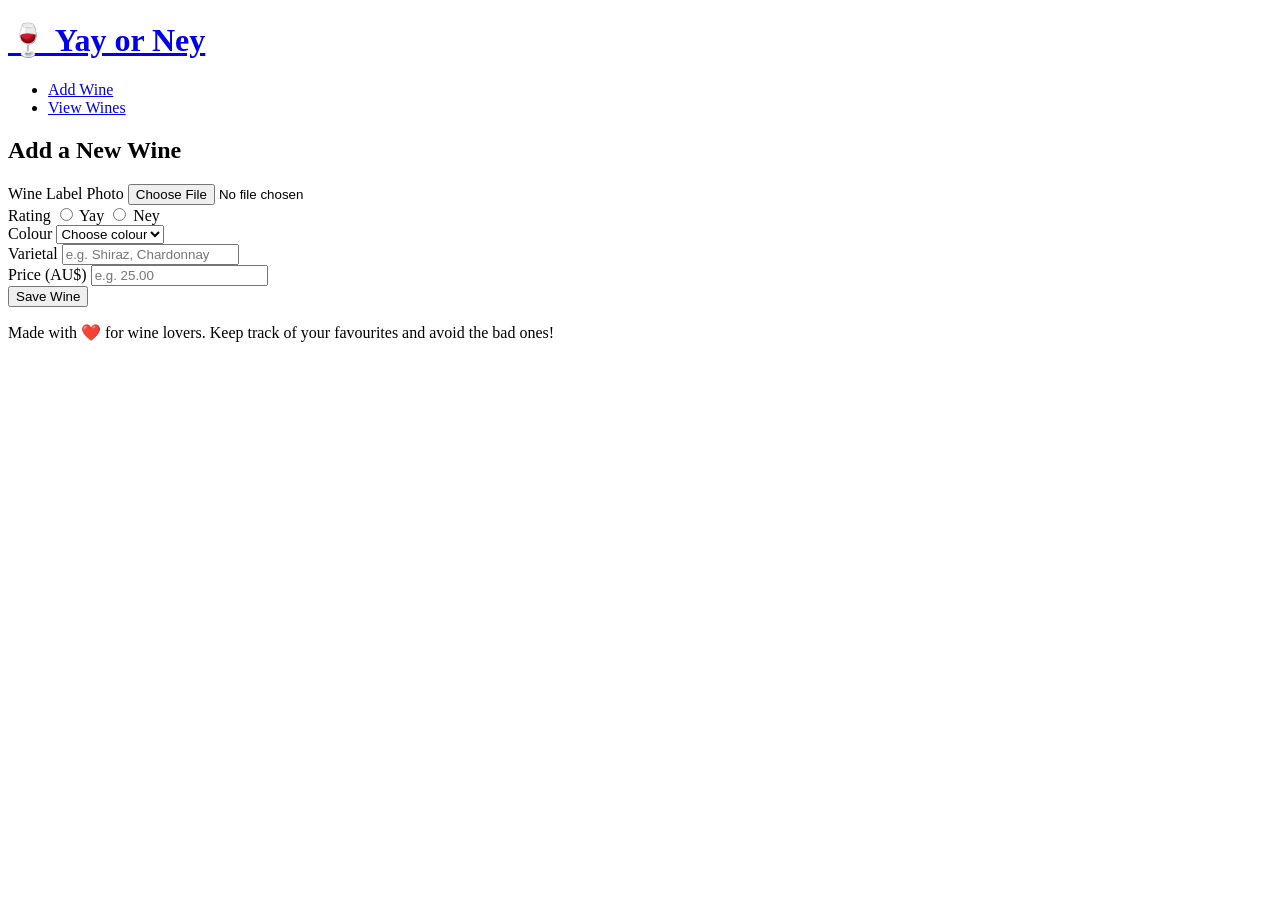
==== index.html @ 793cdbf1 "Add files via upload" ====
<!DOCTYPE html>
<html lang="en">
  <head>
    <meta charset="UTF-8" />
    <meta name="viewport" content="width=device-width, initial-scale=1.0" />
    <title>Yay or Ney • Wine Tasting Log</title>
    <!-- Google Fonts: playful heading and modern body -->
    <link
      href="https://fonts.googleapis.com/css2?family=Fredoka+One&family=Poppins:wght@300;400;500;600&display=swap"
      rel="stylesheet"
    />
    <!-- Custom styles -->
    <link rel="stylesheet" href="css/styles.css" />
  </head>
  <body>
    <header>
      <h1><a href="index.html">🍷 Yay or Ney</a></h1>
      <nav>
        <ul>
          <li><a href="index.html">Add Wine</a></li>
          <li><a href="list.html">View Wines</a></li>
        </ul>
      </nav>
    </header>
    <main>
      <section class="form-section">
        <h2>Add a New Wine</h2>
        <form id="wineForm" class="wine-form">
          <div class="form-group">
            <label for="image">Wine Label Photo</label>
            <input
              type="file"
              id="image"
              name="image"
              accept="image/*"
              required
            />
          </div>
          <div class="form-group radio-group">
            <span class="label">Rating</span>
            <label>
              <input
                type="radio"
                name="label"
                value="Yay"
                required
              />
              <span class="radio-label yay">Yay</span>
            </label>
            <label>
              <input type="radio" name="label" value="Ney" />
              <span class="radio-label ney">Ney</span>
            </label>
          </div>
          <div class="form-group">
            <label for="color">Colour</label>
            <select id="color" name="color" required>
              <option value="" disabled selected>Choose colour</option>
              <option value="Red">Red</option>
              <option value="White">White</option>
              <option value="Rosé">Rosé</option>
              <option value="Sparkling">Sparkling</option>
              <option value="Other">Other</option>
            </select>
          </div>
          <div class="form-group">
            <label for="varietal">Varietal</label>
            <input
              type="text"
              id="varietal"
              name="varietal"
              placeholder="e.g. Shiraz, Chardonnay"
              required
            />
          </div>
          <div class="form-group">
            <label for="price">Price (AU$)</label>
            <input
              type="number"
              id="price"
              name="price"
              min="0"
              step="0.01"
              placeholder="e.g. 25.00"
            />
          </div>
          <button type="submit" class="submit-btn">Save Wine</button>
        </form>
      </section>
    </main>
    <footer>
      <p>
        Made with ❤️ for wine lovers. Keep track of your favourites and avoid
        the bad ones!
      </p>
    </footer>
    <script src="js/script.js"></script>
  </body>
</html>
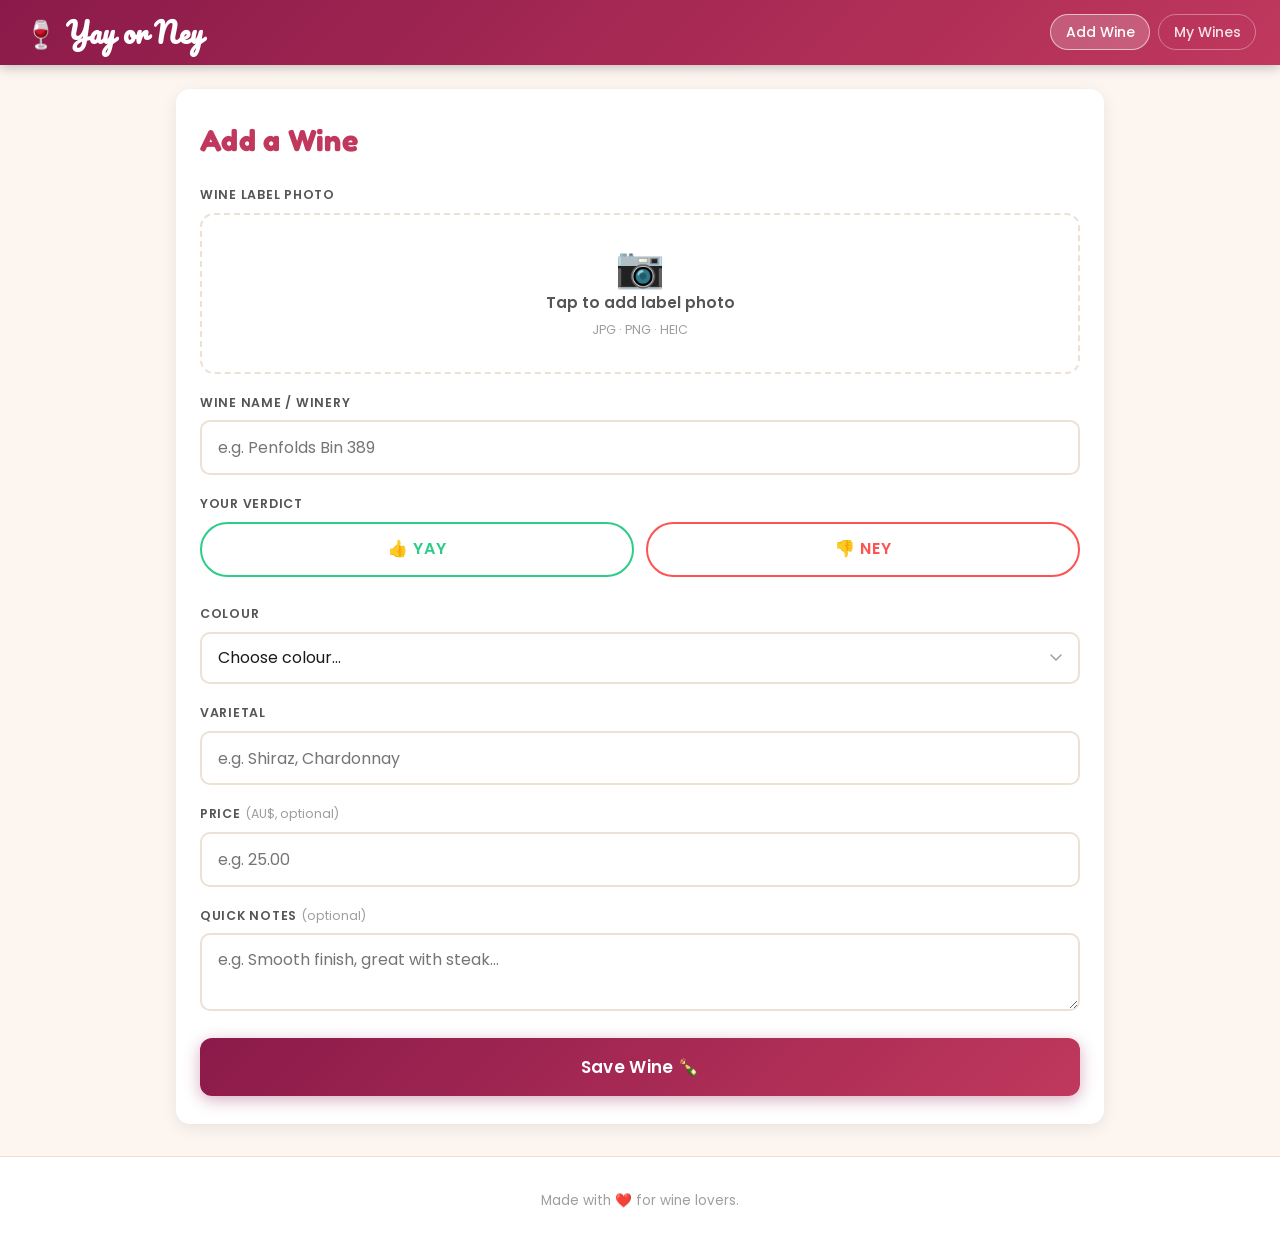
==== commit 95be8662: "Add files via upload" ====
--- a/index.html
+++ b/index.html
@@ -3,66 +3,86 @@
   <head>
     <meta charset="UTF-8" />
     <meta name="viewport" content="width=device-width, initial-scale=1.0" />
-    <title>Yay or Ney • Wine Tasting Log</title>
-    <!-- Google Fonts: playful heading and modern body -->
+    <meta name="theme-color" content="#8B1A4A" />
+    <title>Yay or Ney • Add Wine</title>
     <link
-      href="https://fonts.googleapis.com/css2?family=Fredoka+One&family=Poppins:wght@300;400;500;600&display=swap"
+      href="https://fonts.googleapis.com/css2?family=Fredoka+One&family=Pacifico&family=Poppins:wght@300;400;500;600&display=swap"
       rel="stylesheet"
     />
-    <!-- Custom styles -->
     <link rel="stylesheet" href="css/styles.css" />
   </head>
   <body>
     <header>
       <h1><a href="index.html">🍷 Yay or Ney</a></h1>
-      <nav>
-        <ul>
-          <li><a href="index.html">Add Wine</a></li>
-          <li><a href="list.html">View Wines</a></li>
-        </ul>
+      <nav class="header-nav">
+        <a href="index.html" class="nav-link active-link">Add Wine</a>
+        <a href="list.html" class="nav-link">My Wines</a>
       </nav>
     </header>
+
     <main>
       <section class="form-section">
-        <h2>Add a New Wine</h2>
+        <h2>Add a Wine</h2>
         <form id="wineForm" class="wine-form">
+
+          <!-- Photo upload with live preview -->
           <div class="form-group">
-            <label for="image">Wine Label Photo</label>
+            <label>Wine Label Photo</label>
+            <div class="file-drop-zone" id="fileDropZone">
+              <div class="file-placeholder">
+                <span class="drop-icon">📷</span>
+                <span class="drop-text">Tap to add label photo</span>
+                <span class="drop-hint">JPG · PNG · HEIC</span>
+              </div>
+              <div class="file-preview-wrap" id="filePreviewWrap">
+                <img id="previewImg" src="" alt="Label preview" />
+                <div class="change-photo-overlay">Tap to change photo</div>
+              </div>
+              <input type="file" id="image" name="image" accept="image/*" required />
+            </div>
+          </div>
+
+          <!-- Wine name -->
+          <div class="form-group">
+            <label for="wineName">Wine Name / Winery</label>
             <input
-              type="file"
-              id="image"
-              name="image"
-              accept="image/*"
+              type="text"
+              id="wineName"
+              name="wineName"
+              placeholder="e.g. Penfolds Bin 389"
               required
             />
           </div>
-          <div class="form-group radio-group">
-            <span class="label">Rating</span>
-            <label>
-              <input
-                type="radio"
-                name="label"
-                value="Yay"
-                required
-              />
-              <span class="radio-label yay">Yay</span>
-            </label>
-            <label>
-              <input type="radio" name="label" value="Ney" />
-              <span class="radio-label ney">Ney</span>
-            </label>
+
+          <!-- Yay / Ney rating as pill toggle -->
+          <div class="form-group">
+            <label>Your Verdict</label>
+            <div class="rating-toggle">
+              <label class="rating-option">
+                <input type="radio" id="ratingYay" name="label" value="Yay" required />
+                <span class="rating-pill yay-pill">👍 Yay</span>
+              </label>
+              <label class="rating-option">
+                <input type="radio" id="ratingNey" name="label" value="Ney" />
+                <span class="rating-pill ney-pill">👎 Ney</span>
+              </label>
+            </div>
           </div>
+
+          <!-- Colour -->
           <div class="form-group">
             <label for="color">Colour</label>
             <select id="color" name="color" required>
-              <option value="" disabled selected>Choose colour</option>
-              <option value="Red">Red</option>
-              <option value="White">White</option>
-              <option value="Rosé">Rosé</option>
-              <option value="Sparkling">Sparkling</option>
-              <option value="Other">Other</option>
+              <option value="" disabled selected>Choose colour…</option>
+              <option value="Red">🔴 Red</option>
+              <option value="White">⚪ White</option>
+              <option value="Rosé">🌸 Rosé</option>
+              <option value="Sparkling">✨ Sparkling</option>
+              <option value="Other">🍷 Other</option>
             </select>
           </div>
+
+          <!-- Varietal -->
           <div class="form-group">
             <label for="varietal">Varietal</label>
             <input
@@ -73,8 +93,10 @@
               required
             />
           </div>
+
+          <!-- Price -->
           <div class="form-group">
-            <label for="price">Price (AU$)</label>
+            <label for="price">Price <span class="optional">(AU$, optional)</span></label>
             <input
               type="number"
               id="price"
@@ -84,16 +106,39 @@
               placeholder="e.g. 25.00"
             />
           </div>
-          <button type="submit" class="submit-btn">Save Wine</button>
+
+          <!-- Notes -->
+          <div class="form-group">
+            <label for="notes">Quick Notes <span class="optional">(optional)</span></label>
+            <textarea
+              id="notes"
+              name="notes"
+              rows="2"
+              placeholder="e.g. Smooth finish, great with steak…"
+            ></textarea>
+          </div>
+
+          <button type="submit" class="submit-btn">Save Wine 🍾</button>
         </form>
       </section>
     </main>
+
     <footer>
-      <p>
-        Made with ❤️ for wine lovers. Keep track of your favourites and avoid
-        the bad ones!
-      </p>
+      <p>Made with ❤️ for wine lovers.</p>
     </footer>
+
+    <!-- Mobile bottom navigation -->
+    <nav class="bottom-nav" aria-label="App navigation">
+      <a href="index.html" class="bottom-nav-item" data-page="index.html">
+        <span class="bnav-icon">➕</span>
+        <span class="bnav-label">Add Wine</span>
+      </a>
+      <a href="list.html" class="bottom-nav-item" data-page="list.html">
+        <span class="bnav-icon">🍷</span>
+        <span class="bnav-label">My Wines</span>
+      </a>
+    </nav>
+
     <script src="js/script.js"></script>
   </body>
-</html>+</html>
--- a/css/styles.css
+++ b/css/styles.css
@@ -0,0 +1,742 @@
+/* ============================================================
+   Yay or Ney — styles.css
+   Mobile-first, wine-inspired design
+   ============================================================ */
+
+/* ── Custom properties ─────────────────────────────────────── */
+:root {
+  --wine:      #8B1A4A;
+  --rose:      #C0385D;
+  --yay:       #2ECC89;
+  --ney:       #FF5252;
+  --bg:        #FDF5F0;
+  --surface:   #FFFFFF;
+  --muted:     #9E9E9E;
+  --border:    #EDE0D4;
+  --text:      #1A1A1A;
+  --text-sec:  #555555;
+  --radius:    14px;
+  --shadow-sm: 0 2px 8px rgba(0,0,0,0.06);
+  --shadow:    0 4px 16px rgba(0,0,0,0.08);
+  --shadow-lg: 0 8px 32px rgba(0,0,0,0.14);
+}
+
+/* ── Reset & base ──────────────────────────────────────────── */
+*, *::before, *::after { box-sizing: border-box; }
+
+body {
+  margin: 0;
+  padding: 0;
+  font-family: 'Poppins', sans-serif;
+  background-color: var(--bg);
+  color: var(--text);
+  line-height: 1.5;
+  -webkit-font-smoothing: antialiased;
+}
+
+/* ── Header ────────────────────────────────────────────────── */
+header {
+  display: flex;
+  align-items: center;
+  justify-content: space-between;
+  background: linear-gradient(135deg, var(--wine) 0%, var(--rose) 100%);
+  padding: 0.9rem 1.5rem;
+  color: #fff;
+  box-shadow: 0 2px 12px rgba(0,0,0,0.25);
+  position: sticky;
+  top: 0;
+  z-index: 50;
+}
+
+header h1 {
+  margin: 0;
+  font-family: 'Pacifico', cursive;
+  font-size: 1.7rem;
+  line-height: 1;
+  letter-spacing: 0.01em;
+}
+
+header h1 a {
+  color: #fff;
+  text-decoration: none;
+}
+
+.header-nav {
+  display: flex;
+  gap: 0.5rem;
+}
+
+.nav-link {
+  color: rgba(255,255,255,0.85);
+  text-decoration: none;
+  font-size: 0.875rem;
+  font-weight: 500;
+  padding: 0.4rem 0.9rem;
+  border-radius: 50px;
+  border: 1.5px solid rgba(255,255,255,0.35);
+  transition: background 0.15s, color 0.15s;
+}
+
+.nav-link:hover,
+.nav-link.active-link {
+  background: rgba(255,255,255,0.2);
+  color: #fff;
+  border-color: rgba(255,255,255,0.6);
+}
+
+/* ── Main content ──────────────────────────────────────────── */
+main {
+  max-width: 960px;
+  margin: 0 auto;
+  padding: 1.5rem 1rem 2rem;
+}
+
+/* ── Footer ────────────────────────────────────────────────── */
+footer {
+  text-align: center;
+  padding: 1.25rem;
+  background: var(--surface);
+  border-top: 1px solid var(--border);
+  color: var(--muted);
+  font-size: 0.85rem;
+}
+
+/* ── Bottom navigation (mobile only) ──────────────────────── */
+.bottom-nav {
+  display: none;
+  position: fixed;
+  bottom: 0;
+  left: 0;
+  right: 0;
+  background: var(--surface);
+  box-shadow: 0 -2px 16px rgba(0,0,0,0.1);
+  z-index: 100;
+  border-top: 1px solid var(--border);
+}
+
+.bottom-nav-item {
+  flex: 1;
+  display: flex;
+  flex-direction: column;
+  align-items: center;
+  justify-content: center;
+  padding: 0.6rem 0.5rem 0.55rem;
+  text-decoration: none;
+  color: var(--muted);
+  font-size: 0.68rem;
+  font-weight: 500;
+  gap: 0.1rem;
+  transition: color 0.15s;
+}
+
+.bottom-nav-item.active {
+  color: var(--rose);
+}
+
+.bnav-icon {
+  font-size: 1.4rem;
+  line-height: 1;
+}
+
+/* ── Form section ──────────────────────────────────────────── */
+.form-section {
+  background: var(--surface);
+  border-radius: var(--radius);
+  padding: 1.75rem 1.5rem;
+  box-shadow: var(--shadow);
+}
+
+.form-section h2 {
+  margin: 0 0 1.5rem;
+  font-family: 'Fredoka One', cursive;
+  font-size: 1.9rem;
+  color: var(--rose);
+  letter-spacing: 0.01em;
+}
+
+.form-group {
+  margin-bottom: 1.25rem;
+}
+
+.form-group label {
+  display: block;
+  font-size: 0.78rem;
+  font-weight: 600;
+  color: var(--text-sec);
+  margin-bottom: 0.5rem;
+  text-transform: uppercase;
+  letter-spacing: 0.06em;
+}
+
+.optional {
+  font-weight: 400;
+  text-transform: none;
+  color: var(--muted);
+  font-size: 0.78rem;
+  letter-spacing: 0;
+}
+
+/* ── Text inputs, selects, textarea ────────────────────────── */
+.wine-form input[type="text"],
+.wine-form input[type="number"],
+.wine-form select,
+.wine-form textarea {
+  width: 100%;
+  padding: 0.8rem 1rem;
+  border: 2px solid var(--border);
+  border-radius: 10px;
+  font-family: inherit;
+  font-size: 1rem;
+  color: var(--text);
+  background: var(--surface);
+  transition: border-color 0.15s, box-shadow 0.15s;
+  -webkit-appearance: none;
+  appearance: none;
+}
+
+.wine-form input[type="text"]:focus,
+.wine-form input[type="number"]:focus,
+.wine-form select:focus,
+.wine-form textarea:focus {
+  outline: none;
+  border-color: var(--rose);
+  box-shadow: 0 0 0 3px rgba(192,56,93,0.12);
+}
+
+.wine-form textarea {
+  resize: vertical;
+  min-height: 72px;
+  line-height: 1.5;
+}
+
+.wine-form select {
+  background-image: url("data:image/svg+xml,%3Csvg xmlns='http://www.w3.org/2000/svg' width='12' height='8' viewBox='0 0 12 8'%3E%3Cpath d='M1 1l5 5 5-5' stroke='%239E9E9E' stroke-width='1.5' fill='none' stroke-linecap='round' stroke-linejoin='round'/%3E%3C/svg%3E");
+  background-repeat: no-repeat;
+  background-position: right 1rem center;
+  padding-right: 2.5rem;
+  cursor: pointer;
+}
+
+/* ── File drop zone ─────────────────────────────────────────── */
+.file-drop-zone {
+  position: relative;
+  border: 2px dashed var(--border);
+  border-radius: var(--radius);
+  background: var(--surface);
+  cursor: pointer;
+  overflow: hidden;
+  min-height: 148px;
+  display: flex;
+  align-items: center;
+  justify-content: center;
+  transition: border-color 0.2s, background-color 0.2s;
+}
+
+.file-drop-zone:hover {
+  border-color: var(--rose);
+  background: #FFF5F8;
+}
+
+.file-drop-zone input[type="file"] {
+  position: absolute;
+  inset: 0;
+  opacity: 0;
+  cursor: pointer;
+  width: 100%;
+  height: 100%;
+  z-index: 2;
+}
+
+.file-placeholder {
+  display: flex;
+  flex-direction: column;
+  align-items: center;
+  gap: 0.35rem;
+  padding: 2rem 1rem;
+  pointer-events: none;
+  text-align: center;
+}
+
+.drop-icon {
+  font-size: 2.5rem;
+  line-height: 1;
+}
+
+.drop-text {
+  font-weight: 600;
+  color: var(--text-sec);
+  font-size: 0.95rem;
+}
+
+.drop-hint {
+  font-size: 0.78rem;
+  color: var(--muted);
+}
+
+.file-preview-wrap {
+  display: none;
+  flex-direction: column;
+  width: 100%;
+  pointer-events: none;
+  position: relative;
+}
+
+.file-preview-wrap img {
+  width: 100%;
+  max-height: 260px;
+  object-fit: cover;
+  display: block;
+}
+
+.change-photo-overlay {
+  position: absolute;
+  bottom: 0;
+  left: 0;
+  right: 0;
+  background: linear-gradient(transparent, rgba(0,0,0,0.58));
+  color: #fff;
+  text-align: center;
+  padding: 1.5rem 0.5rem 0.7rem;
+  font-size: 0.82rem;
+  font-weight: 600;
+  letter-spacing: 0.03em;
+}
+
+.file-drop-zone.has-image .file-placeholder  { display: none; }
+.file-drop-zone.has-image .file-preview-wrap { display: flex; }
+
+/* ── Rating toggle pills ────────────────────────────────────── */
+.rating-toggle {
+  display: flex;
+  gap: 0.75rem;
+}
+
+.rating-option {
+  flex: 1;
+  cursor: pointer;
+  display: block;
+}
+
+.rating-option input[type="radio"] {
+  position: absolute;
+  opacity: 0;
+  width: 0;
+  height: 0;
+}
+
+.rating-pill {
+  display: flex;
+  align-items: center;
+  justify-content: center;
+  gap: 0.4rem;
+  padding: 0.85rem 1rem;
+  border-radius: 50px;
+  border: 2px solid var(--border);
+  font-size: 1rem;
+  font-weight: 600;
+  font-family: 'Poppins', sans-serif;
+  cursor: pointer;
+  transition: all 0.15s ease;
+  background: var(--surface);
+  user-select: none;
+  width: 100%;
+}
+
+.yay-pill { color: var(--yay); border-color: var(--yay); }
+.ney-pill { color: var(--ney); border-color: var(--ney); }
+
+.rating-option input[type="radio"]:checked + .yay-pill {
+  background: var(--yay);
+  color: #fff;
+  border-color: var(--yay);
+  box-shadow: 0 4px 14px rgba(46,204,137,0.4);
+  transform: scale(1.02);
+}
+
+.rating-option input[type="radio"]:checked + .ney-pill {
+  background: var(--ney);
+  color: #fff;
+  border-color: var(--ney);
+  box-shadow: 0 4px 14px rgba(255,82,82,0.4);
+  transform: scale(1.02);
+}
+
+/* ── Submit button ──────────────────────────────────────────── */
+.submit-btn {
+  display: block;
+  width: 100%;
+  background: linear-gradient(135deg, var(--wine) 0%, var(--rose) 100%);
+  color: #fff;
+  border: none;
+  padding: 1rem;
+  border-radius: 12px;
+  font-family: 'Poppins', sans-serif;
+  font-size: 1.05rem;
+  font-weight: 600;
+  cursor: pointer;
+  transition: opacity 0.2s, transform 0.1s;
+  box-shadow: 0 4px 16px rgba(139,26,74,0.35);
+  margin-top: 0.5rem;
+  letter-spacing: 0.02em;
+}
+
+.submit-btn:hover  { opacity: 0.9; transform: translateY(-1px); }
+.submit-btn:active { transform: translateY(0); opacity: 1; }
+
+/* ── List section ──────────────────────────────────────────── */
+.list-section {
+  background: var(--surface);
+  border-radius: var(--radius);
+  padding: 1.75rem 1.5rem;
+  box-shadow: var(--shadow);
+}
+
+.list-section h2 {
+  margin: 0 0 1.25rem;
+  font-family: 'Fredoka One', cursive;
+  font-size: 1.9rem;
+  color: var(--rose);
+  letter-spacing: 0.01em;
+}
+
+/* ── Stats bar ──────────────────────────────────────────────── */
+.stats-bar {
+  display: flex;
+  gap: 0.65rem;
+  margin-bottom: 1.25rem;
+  flex-wrap: wrap;
+}
+
+.stat-chip {
+  display: flex;
+  align-items: center;
+  gap: 0.35rem;
+  background: var(--bg);
+  border-radius: 50px;
+  padding: 0.45rem 1rem;
+  border: 1.5px solid var(--border);
+  box-shadow: var(--shadow-sm);
+}
+
+.stat-num {
+  font-family: 'Fredoka One', cursive;
+  font-size: 1.15rem;
+  line-height: 1;
+}
+
+.stat-lbl {
+  font-size: 0.8rem;
+  color: var(--text-sec);
+  font-weight: 500;
+}
+
+.total-chip .stat-num { color: var(--wine); }
+.yay-chip   .stat-num { color: var(--yay);  }
+.ney-chip   .stat-num { color: var(--ney);  }
+
+/* ── Filter toggle button ───────────────────────────────────── */
+.filter-toggle-btn {
+  display: flex;
+  align-items: center;
+  justify-content: space-between;
+  width: 100%;
+  background: var(--bg);
+  border: 2px solid var(--border);
+  border-radius: 10px;
+  padding: 0.75rem 1rem;
+  font-family: 'Poppins', sans-serif;
+  font-size: 0.95rem;
+  font-weight: 600;
+  color: var(--text-sec);
+  cursor: pointer;
+  margin-bottom: 0.65rem;
+  transition: border-color 0.15s, color 0.15s;
+}
+
+.filter-toggle-btn:hover,
+.filter-toggle-btn.open {
+  border-color: var(--rose);
+  color: var(--rose);
+}
+
+.toggle-chevron {
+  display: inline-block;
+  transition: transform 0.2s;
+  font-size: 1rem;
+  line-height: 1;
+}
+
+.filter-toggle-btn.open .toggle-chevron { transform: rotate(180deg); }
+
+/* ── Filter section ─────────────────────────────────────────── */
+.filter-section {
+  background: var(--bg);
+  border: 2px solid var(--border);
+  border-radius: var(--radius);
+  padding: 1.25rem;
+  margin-bottom: 1.5rem;
+}
+
+.filter-grid {
+  display: grid;
+  grid-template-columns: repeat(auto-fill, minmax(148px, 1fr));
+  gap: 0.85rem;
+}
+
+.filter-group label {
+  display: block;
+  margin-bottom: 0.3rem;
+  font-size: 0.72rem;
+  font-weight: 600;
+  color: var(--text-sec);
+  text-transform: uppercase;
+  letter-spacing: 0.06em;
+}
+
+.filter-group input,
+.filter-group select {
+  width: 100%;
+  padding: 0.6rem 0.85rem;
+  border: 1.5px solid var(--border);
+  border-radius: 8px;
+  background: var(--surface);
+  font-family: inherit;
+  font-size: 0.9rem;
+  color: var(--text);
+  -webkit-appearance: none;
+  appearance: none;
+  transition: border-color 0.15s;
+}
+
+.filter-group input:focus,
+.filter-group select:focus {
+  outline: none;
+  border-color: var(--rose);
+}
+
+.filter-group select {
+  background-image: url("data:image/svg+xml,%3Csvg xmlns='http://www.w3.org/2000/svg' width='12' height='8' viewBox='0 0 12 8'%3E%3Cpath d='M1 1l5 5 5-5' stroke='%239E9E9E' stroke-width='1.5' fill='none' stroke-linecap='round' stroke-linejoin='round'/%3E%3C/svg%3E");
+  background-repeat: no-repeat;
+  background-position: right 0.75rem center;
+  padding-right: 2.25rem;
+  cursor: pointer;
+}
+
+.clear-btn {
+  margin-top: 1rem;
+  background: var(--wine);
+  color: #fff;
+  border: none;
+  padding: 0.6rem 1.25rem;
+  border-radius: 8px;
+  font-family: 'Poppins', sans-serif;
+  font-size: 0.875rem;
+  font-weight: 600;
+  cursor: pointer;
+  transition: opacity 0.15s;
+}
+
+.clear-btn:hover { opacity: 0.85; }
+
+/* ── Wine grid ──────────────────────────────────────────────── */
+.wine-grid {
+  display: grid;
+  grid-template-columns: repeat(auto-fill, minmax(210px, 1fr));
+  gap: 1.25rem;
+}
+
+/* ── Wine card ──────────────────────────────────────────────── */
+.wine-card {
+  background: var(--surface);
+  border-radius: var(--radius);
+  overflow: hidden;
+  box-shadow: var(--shadow-sm);
+  display: flex;
+  flex-direction: column;
+  transition: transform 0.15s, box-shadow 0.15s;
+  border: 1.5px solid var(--border);
+}
+
+.wine-card:hover {
+  transform: translateY(-4px);
+  box-shadow: var(--shadow-lg);
+}
+
+.wine-card.yay-card { border-color: rgba(46,204,137,0.35); }
+.wine-card.ney-card { border-color: rgba(255,82,82,0.35); }
+
+.card-image-wrap {
+  position: relative;
+  width: 100%;
+  padding-top: 125%;
+}
+
+.card-image-wrap img {
+  position: absolute;
+  inset: 0;
+  width: 100%;
+  height: 100%;
+  object-fit: cover;
+}
+
+.rating-badge {
+  position: absolute;
+  top: 10px;
+  right: 10px;
+  padding: 0.28rem 0.65rem;
+  border-radius: 50px;
+  font-size: 0.76rem;
+  font-weight: 700;
+  letter-spacing: 0.02em;
+  z-index: 1;
+  backdrop-filter: blur(6px);
+  -webkit-backdrop-filter: blur(6px);
+}
+
+.yay-badge { background: rgba(46,204,137,0.9);  color: #fff; }
+.ney-badge { background: rgba(255,82,82,0.9);   color: #fff; }
+
+.wine-body {
+  padding: 0.9rem;
+  flex-grow: 1;
+  display: flex;
+  flex-direction: column;
+  gap: 0.45rem;
+}
+
+.wine-header {
+  display: flex;
+  align-items: flex-start;
+  justify-content: space-between;
+  gap: 0.4rem;
+}
+
+.wine-name {
+  margin: 0;
+  font-family: 'Fredoka One', cursive;
+  font-size: 1.05rem;
+  color: var(--wine);
+  line-height: 1.2;
+  flex: 1;
+}
+
+.delete-btn {
+  background: none;
+  border: none;
+  cursor: pointer;
+  font-size: 0.95rem;
+  opacity: 0.3;
+  transition: opacity 0.15s;
+  padding: 0.1rem 0.15rem;
+  flex-shrink: 0;
+  line-height: 1;
+}
+
+.delete-btn:hover { opacity: 0.9; }
+
+.wine-meta {
+  display: flex;
+  flex-wrap: wrap;
+  gap: 0.3rem;
+}
+
+.meta-chip {
+  background: var(--bg);
+  border-radius: 50px;
+  padding: 0.18rem 0.55rem;
+  font-size: 0.7rem;
+  font-weight: 600;
+  color: var(--text-sec);
+  border: 1px solid var(--border);
+}
+
+.wine-price {
+  margin: 0;
+  font-size: 0.88rem;
+  font-weight: 700;
+  color: var(--text);
+}
+
+.wine-notes {
+  margin: 0;
+  font-size: 0.76rem;
+  color: var(--text-sec);
+  font-style: italic;
+  line-height: 1.4;
+  border-left: 2px solid var(--border);
+  padding-left: 0.55rem;
+}
+
+.wine-date {
+  margin: 0;
+  font-size: 0.7rem;
+  color: var(--muted);
+  margin-top: auto;
+  padding-top: 0.25rem;
+}
+
+/* ── Empty state ────────────────────────────────────────────── */
+.empty-state {
+  display: flex;
+  flex-direction: column;
+  align-items: center;
+  gap: 0.5rem;
+  padding: 3.5rem 1rem;
+  text-align: center;
+}
+
+.empty-icon    { font-size: 3.5rem; line-height: 1; }
+
+.empty-heading {
+  margin: 0;
+  font-family: 'Fredoka One', cursive;
+  font-size: 1.5rem;
+  color: var(--rose);
+}
+
+.empty-sub {
+  margin: 0;
+  color: var(--muted);
+  font-size: 0.9rem;
+}
+
+.empty-sub a {
+  color: var(--rose);
+  font-weight: 600;
+  text-decoration: none;
+}
+
+/* ── Responsive: mobile (< 600px) ──────────────────────────── */
+@media (max-width: 599px) {
+  header { padding: 0.75rem 1rem; }
+  header h1 { font-size: 1.5rem; }
+
+  .header-nav { display: none; }
+
+  .bottom-nav { display: flex; }
+
+  main { padding: 1rem 0.75rem 5.5rem; }
+
+  .form-section,
+  .list-section { padding: 1.25rem 1rem; }
+
+  .wine-grid {
+    grid-template-columns: repeat(2, 1fr);
+    gap: 0.75rem;
+  }
+
+  .wine-body  { padding: 0.7rem; }
+  .wine-name  { font-size: 0.92rem; }
+
+  .filter-grid { grid-template-columns: 1fr 1fr; }
+}
+
+/* ── Responsive: tablet (600–899px) ────────────────────────── */
+@media (min-width: 600px) and (max-width: 899px) {
+  .wine-grid { grid-template-columns: repeat(3, 1fr); }
+}
+
+/* ── Responsive: desktop (≥ 900px) ─────────────────────────── */
+@media (min-width: 900px) {
+  .wine-grid { grid-template-columns: repeat(4, 1fr); }
+}
